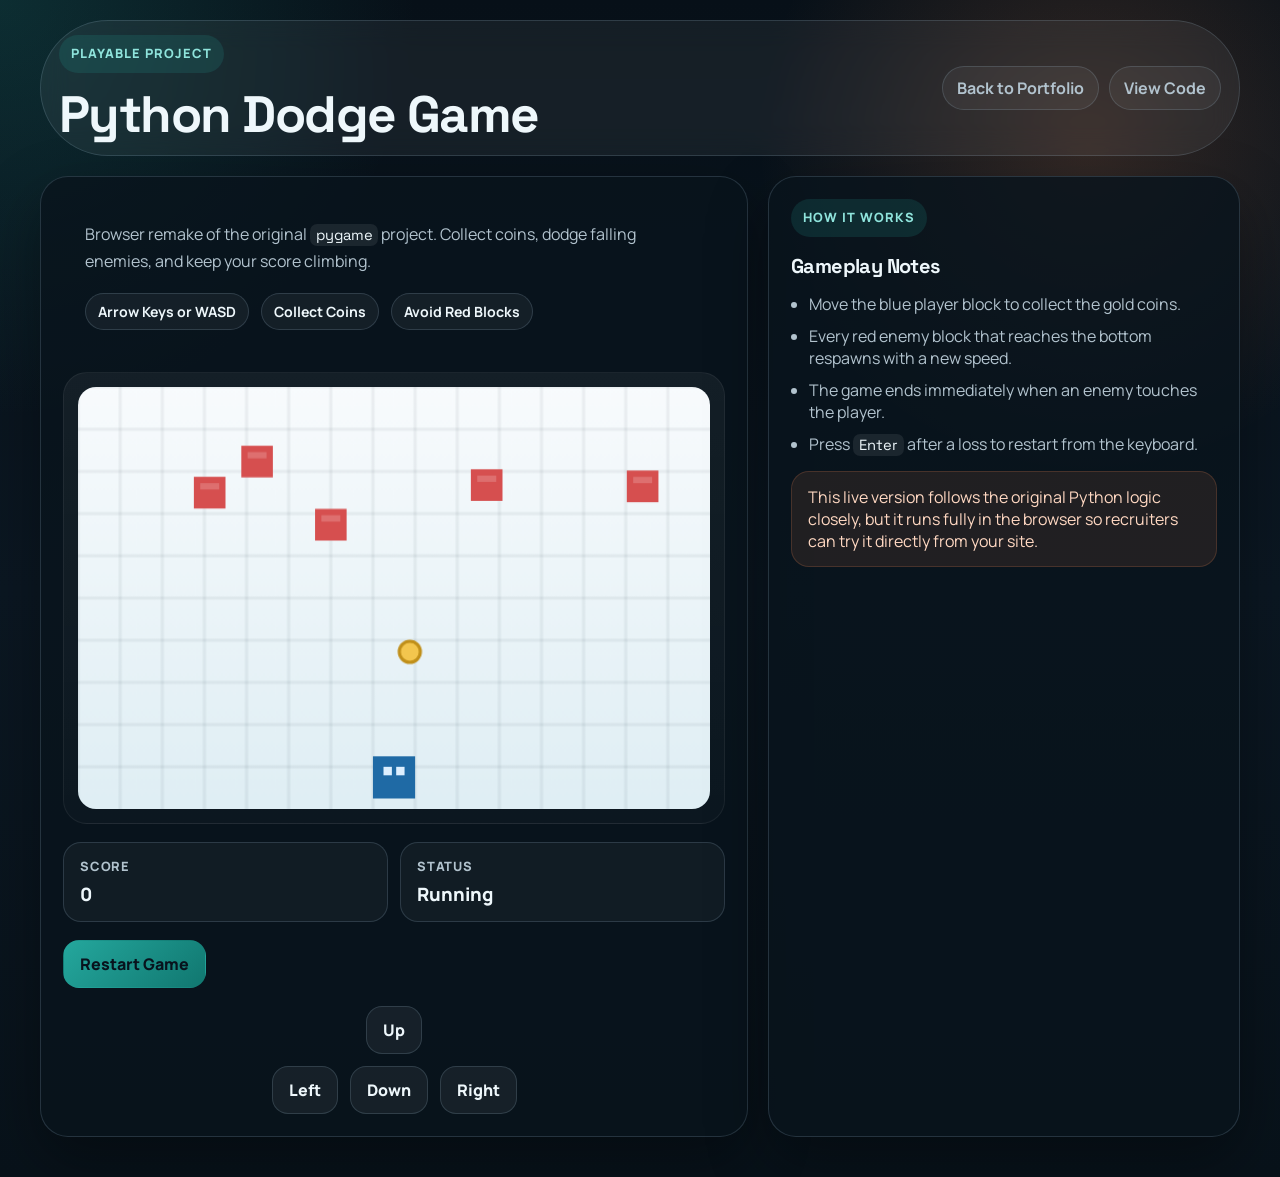
==== games/dodge/index.html @ 5375d2e3 "Add-playable-browser-games" ====
<!DOCTYPE html>
<html lang="en">

<head>
  <meta charset="utf-8" />
  <meta name="viewport" content="width=device-width, initial-scale=1" />
  <meta name="description" content="Play Labib Hasan's browser version of the Python Dodge Game." />
  <title>Python Dodge Game | Labib Hasan</title>
  <link rel="preconnect" href="https://fonts.googleapis.com">
  <link rel="preconnect" href="https://fonts.gstatic.com" crossorigin>
  <link
    href="https://fonts.googleapis.com/css2?family=Manrope:wght@400;500;600;700;800&family=Space+Grotesk:wght@500;700&display=swap"
    rel="stylesheet">
  <link rel="stylesheet" href="../style.css">
</head>

<body>
  <main class="game-page">
    <header class="game-topbar">
      <div>
        <p class="eyebrow">Playable Project</p>
        <h1>Python Dodge Game</h1>
      </div>
      <div class="topbar-links">
        <a class="topbar-link" href="/">Back to Portfolio</a>
        <a class="topbar-link" href="https://github.com/Hasanlm23123/PythonDodgeGame" target="_blank"
          rel="noreferrer">View Code</a>
      </div>
    </header>

    <section class="game-layout">
      <div class="game-panel game-stage">
        <div class="game-stage-header">
          <p>
            Browser remake of the original <code>pygame</code> project. Collect coins, dodge falling enemies, and keep your score
            climbing.
          </p>
          <div class="stage-meta">
            <span class="meta-pill">Arrow Keys or WASD</span>
            <span class="meta-pill">Collect Coins</span>
            <span class="meta-pill">Avoid Red Blocks</span>
          </div>
        </div>

        <div class="canvas-shell">
          <canvas id="gameCanvas" width="600" height="400" aria-label="Playable Dodge Game"></canvas>
        </div>

        <div class="hud">
          <article class="hud-card">
            <span class="hud-label">Score</span>
            <strong class="hud-value" id="scoreValue">0</strong>
          </article>
          <article class="hud-card">
            <span class="hud-label">Status</span>
            <strong class="hud-value" id="statusValue">Running</strong>
          </article>
        </div>

        <div class="action-row">
          <button class="game-button primary" id="restartButton" type="button">Restart Game</button>
        </div>

        <div class="control-grid" aria-label="Touch controls">
          <div class="control-row center">
            <button class="control-btn" data-action="up" type="button">Up</button>
          </div>
          <div class="control-row center">
            <button class="control-btn" data-action="left" type="button">Left</button>
            <button class="control-btn" data-action="down" type="button">Down</button>
            <button class="control-btn" data-action="right" type="button">Right</button>
          </div>
        </div>
      </div>

      <aside class="game-panel game-info">
        <p class="eyebrow">How It Works</p>
        <h2>Gameplay Notes</h2>
        <ul class="bullet-list">
          <li>Move the blue player block to collect the gold coins.</li>
          <li>Every red enemy block that reaches the bottom respawns with a new speed.</li>
          <li>The game ends immediately when an enemy touches the player.</li>
          <li>Press <code>Enter</code> after a loss to restart from the keyboard.</li>
        </ul>
        <div class="game-note">
          This live version follows the original Python logic closely, but it runs fully in the browser so recruiters
          can try it directly from your site.
        </div>
      </aside>
    </section>
  </main>

  <script src="./game.js"></script>
</body>

</html>
---- games/style.css ----
:root {
    --bg: #09141d;
    --bg-soft: #102636;
    --surface: rgba(9, 20, 29, 0.82);
    --surface-strong: rgba(16, 38, 54, 0.92);
    --line: rgba(168, 201, 218, 0.18);
    --text: #eef7fb;
    --muted: #b2c3ce;
    --accent: #26b4a8;
    --accent-strong: #f68d52;
    --shadow: 0 24px 60px rgba(0, 0, 0, 0.35);
}

*,
*:before,
*:after {
    box-sizing: border-box;
}

html,
body {
    margin: 0;
    min-height: 100%;
}

body {
    font-family: "Manrope", sans-serif;
    color: var(--text);
    background:
        radial-gradient(circle at top left, rgba(38, 180, 168, 0.18), transparent 24%),
        radial-gradient(circle at 85% 12%, rgba(246, 141, 82, 0.18), transparent 22%),
        linear-gradient(180deg, #071018 0%, #0b1722 50%, #08121a 100%);
}

a {
    color: inherit;
    text-decoration: none;
}

.game-page {
    width: min(1200px, calc(100% - 24px));
    margin: 0 auto;
    padding: 20px 0 40px;
}

.game-topbar {
    display: flex;
    justify-content: space-between;
    align-items: center;
    gap: 12px;
    margin-bottom: 20px;
    padding: 14px 18px;
    border: 1px solid var(--line);
    border-radius: 999px;
    background: rgba(255, 255, 255, 0.06);
    backdrop-filter: blur(14px);
}

.topbar-links {
    display: flex;
    flex-wrap: wrap;
    gap: 10px;
}

.topbar-link {
    display: inline-flex;
    align-items: center;
    justify-content: center;
    padding: 10px 14px;
    border-radius: 999px;
    border: 1px solid var(--line);
    background: rgba(255, 255, 255, 0.05);
    color: var(--muted);
    font-weight: 700;
    transition: transform 0.2s ease, background-color 0.2s ease, color 0.2s ease;
}

.topbar-link:hover,
.topbar-link:focus-visible {
    transform: translateY(-1px);
    background: rgba(38, 180, 168, 0.14);
    color: var(--text);
}

.game-layout {
    display: grid;
    grid-template-columns: minmax(0, 1.2fr) minmax(320px, 0.8fr);
    gap: 20px;
}

.game-panel {
    border: 1px solid var(--line);
    border-radius: 28px;
    background: var(--surface);
    box-shadow: var(--shadow);
}

.game-stage {
    padding: 22px;
}

.game-stage-header,
.game-info {
    padding: 22px;
}

.eyebrow {
    display: inline-flex;
    align-items: center;
    gap: 8px;
    padding: 8px 12px;
    margin: 0 0 16px;
    border-radius: 999px;
    background: rgba(38, 180, 168, 0.14);
    color: #8fe4dc;
    font-size: 0.8rem;
    font-weight: 800;
    letter-spacing: 0.08em;
    text-transform: uppercase;
}

h1,
h2 {
    margin: 0;
    font-family: "Space Grotesk", sans-serif;
    letter-spacing: -0.03em;
}

h1 {
    font-size: clamp(2rem, 4vw, 3.4rem);
    line-height: 1.02;
}

h2 {
    font-size: 1.25rem;
    margin-bottom: 10px;
}

p {
    margin: 0;
    color: var(--muted);
    line-height: 1.7;
}

code {
    padding: 0.12rem 0.35rem;
    border-radius: 0.45rem;
    background: rgba(255, 255, 255, 0.08);
    color: var(--text);
    font-family: "Space Grotesk", sans-serif;
    font-size: 0.92em;
}

.stage-meta {
    display: flex;
    flex-wrap: wrap;
    gap: 12px;
    margin-top: 18px;
}

.meta-pill {
    padding: 8px 12px;
    border-radius: 999px;
    border: 1px solid var(--line);
    background: rgba(255, 255, 255, 0.05);
    color: var(--text);
    font-size: 0.88rem;
    font-weight: 700;
}

.canvas-shell {
    margin-top: 20px;
    padding: 14px;
    border-radius: 24px;
    background: linear-gradient(180deg, rgba(255, 255, 255, 0.05), rgba(255, 255, 255, 0.02));
    border: 1px solid rgba(255, 255, 255, 0.06);
}

canvas {
    display: block;
    width: 100%;
    height: auto;
    border-radius: 18px;
    background: #081722;
}

.hud {
    display: grid;
    grid-template-columns: repeat(2, minmax(0, 1fr));
    gap: 12px;
    margin-top: 18px;
}

.hud-card {
    padding: 14px 16px;
    border-radius: 18px;
    border: 1px solid var(--line);
    background: rgba(255, 255, 255, 0.04);
}

.hud-label {
    display: block;
    margin-bottom: 6px;
    color: var(--muted);
    font-size: 0.8rem;
    font-weight: 800;
    letter-spacing: 0.06em;
    text-transform: uppercase;
}

.hud-value {
    font-size: 1.15rem;
    font-weight: 800;
}

.action-row,
.control-grid,
.control-row {
    display: flex;
    flex-wrap: wrap;
    gap: 12px;
}

.action-row {
    margin-top: 18px;
}

.control-grid {
    flex-direction: column;
    margin-top: 18px;
}

.control-row.center {
    justify-content: center;
}

.game-button,
.control-btn {
    display: inline-flex;
    align-items: center;
    justify-content: center;
    padding: 12px 16px;
    border: 1px solid var(--line);
    border-radius: 16px;
    background: rgba(255, 255, 255, 0.06);
    color: var(--text);
    font: inherit;
    font-weight: 800;
    cursor: pointer;
    transition: transform 0.2s ease, background-color 0.2s ease, border-color 0.2s ease;
    user-select: none;
    touch-action: manipulation;
}

.game-button:hover,
.game-button:focus-visible,
.control-btn:hover,
.control-btn:focus-visible,
.control-btn.active {
    transform: translateY(-1px);
    background: rgba(38, 180, 168, 0.18);
    border-color: rgba(38, 180, 168, 0.42);
}

.game-button.primary {
    background: linear-gradient(135deg, rgba(38, 180, 168, 0.92), rgba(17, 128, 119, 0.92));
    border-color: transparent;
    color: #08131d;
}

.bullet-list {
    display: grid;
    gap: 10px;
    margin: 14px 0 0;
    padding-left: 1.15rem;
    color: var(--muted);
}

.game-note {
    margin-top: 16px;
    padding: 14px 16px;
    border-radius: 18px;
    background: rgba(246, 141, 82, 0.1);
    border: 1px solid rgba(246, 141, 82, 0.18);
    color: #ffd8c2;
}

@media (max-width: 920px) {
    .game-layout {
        grid-template-columns: 1fr;
    }
}

@media (max-width: 620px) {
    .game-page {
        width: min(100%, calc(100% - 16px));
    }

    .game-topbar {
        border-radius: 24px;
        align-items: flex-start;
        flex-direction: column;
    }

    .game-stage,
    .game-stage-header,
    .game-info {
        padding: 18px;
    }

    .hud {
        grid-template-columns: 1fr;
    }

    .action-row {
        flex-direction: column;
    }

    .game-button {
        width: 100%;
    }
}
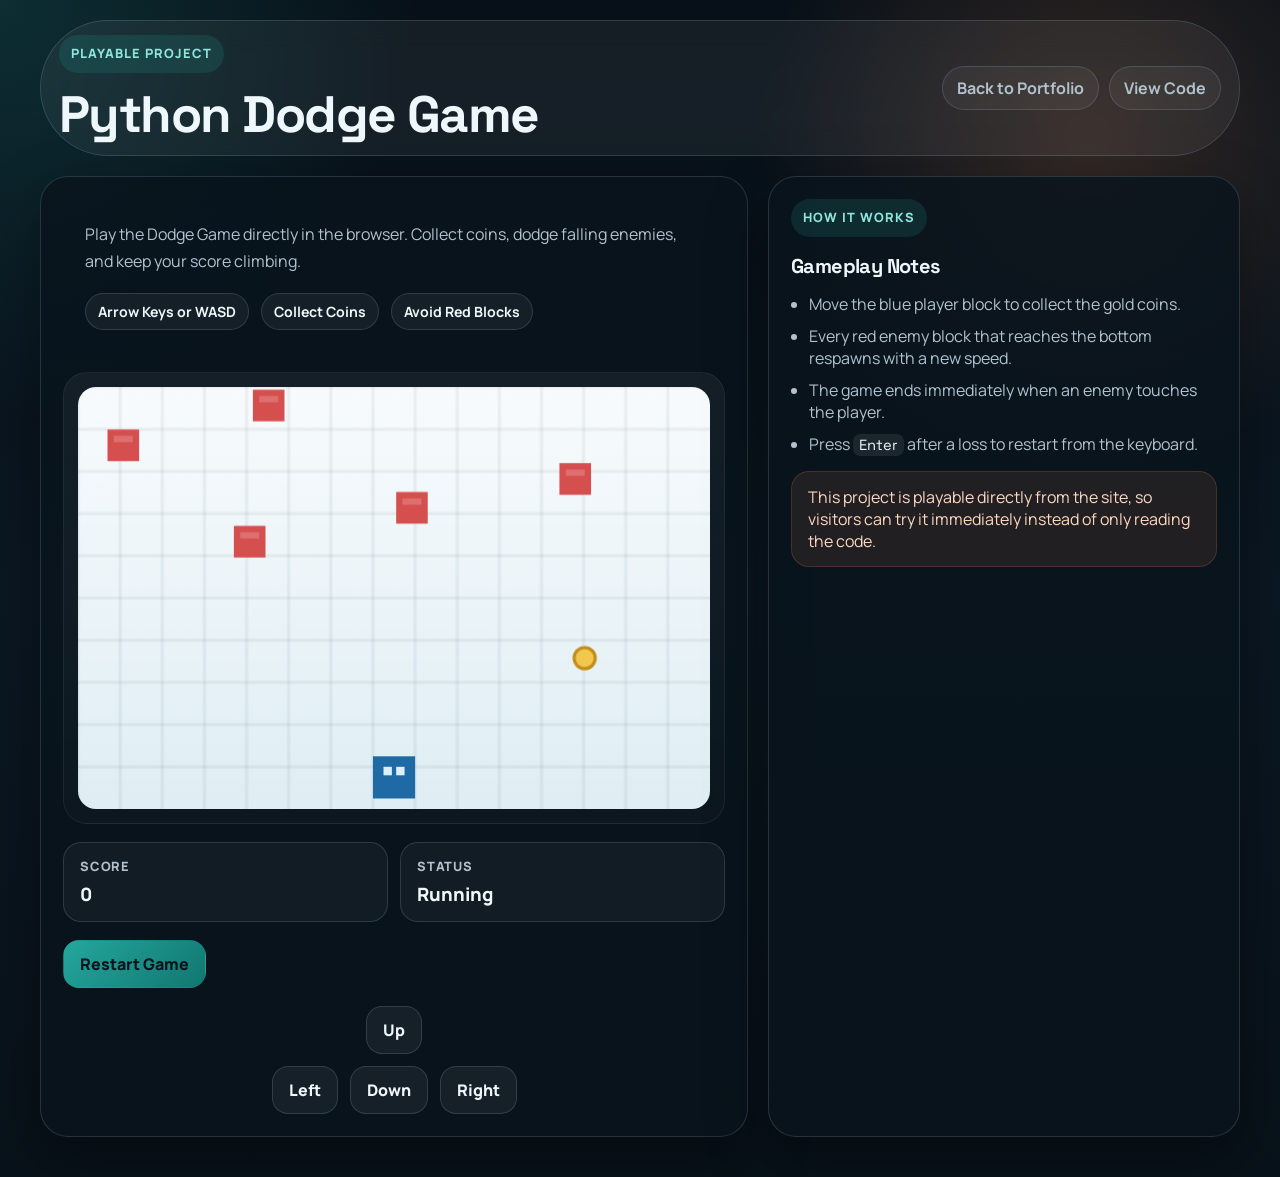
==== commit b12de0bf: "Remove-browser-remake-wording" ====
--- a/games/dodge/index.html
+++ b/games/dodge/index.html
@@ -32,7 +32,7 @@
       <div class="game-panel game-stage">
         <div class="game-stage-header">
           <p>
-            Browser remake of the original <code>pygame</code> project. Collect coins, dodge falling enemies, and keep your score
+            Play the Dodge Game directly in the browser. Collect coins, dodge falling enemies, and keep your score
             climbing.
           </p>
           <div class="stage-meta">
@@ -83,8 +83,8 @@
           <li>Press <code>Enter</code> after a loss to restart from the keyboard.</li>
         </ul>
         <div class="game-note">
-          This live version follows the original Python logic closely, but it runs fully in the browser so recruiters
-          can try it directly from your site.
+          This project is playable directly from the site, so visitors can try it immediately instead of only reading
+          the code.
         </div>
       </aside>
     </section>
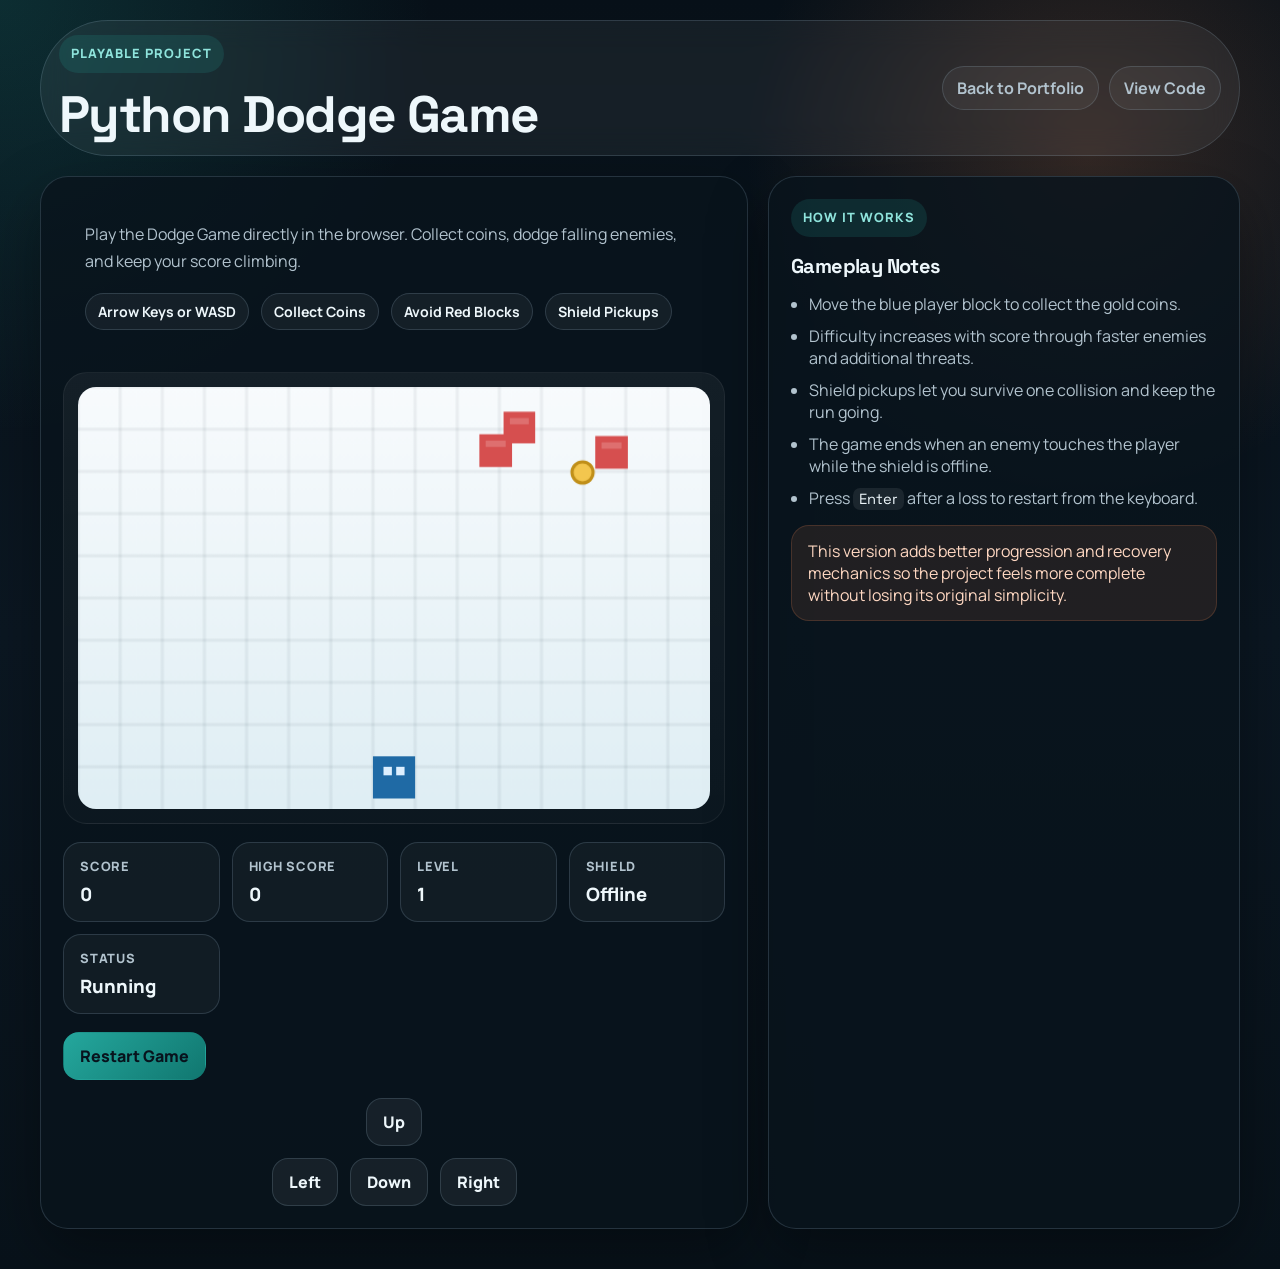
==== commit b2caa684: "enhance-playable-game-demos" ====
--- a/games/dodge/index.html
+++ b/games/dodge/index.html
@@ -4,14 +4,14 @@
 <head>
   <meta charset="utf-8" />
   <meta name="viewport" content="width=device-width, initial-scale=1" />
-  <meta name="description" content="Play Labib Hasan's browser version of the Python Dodge Game." />
+  <meta name="description" content="Play Labib Hasan's browser-playable Python Dodge Game with scaling difficulty and shield pickups." />
   <title>Python Dodge Game | Labib Hasan</title>
   <link rel="preconnect" href="https://fonts.googleapis.com">
   <link rel="preconnect" href="https://fonts.gstatic.com" crossorigin>
   <link
     href="https://fonts.googleapis.com/css2?family=Manrope:wght@400;500;600;700;800&family=Space+Grotesk:wght@500;700&display=swap"
     rel="stylesheet">
-  <link rel="stylesheet" href="../style.css">
+  <link rel="stylesheet" href="../style.css?v=20260318d">
 </head>
 
 <body>
@@ -39,6 +39,7 @@
             <span class="meta-pill">Arrow Keys or WASD</span>
             <span class="meta-pill">Collect Coins</span>
             <span class="meta-pill">Avoid Red Blocks</span>
+            <span class="meta-pill">Shield Pickups</span>
           </div>
         </div>
 
@@ -50,6 +51,18 @@
           <article class="hud-card">
             <span class="hud-label">Score</span>
             <strong class="hud-value" id="scoreValue">0</strong>
+          </article>
+          <article class="hud-card">
+            <span class="hud-label">High Score</span>
+            <strong class="hud-value" id="highScoreValue">0</strong>
+          </article>
+          <article class="hud-card">
+            <span class="hud-label">Level</span>
+            <strong class="hud-value" id="levelValue">1</strong>
+          </article>
+          <article class="hud-card">
+            <span class="hud-label">Shield</span>
+            <strong class="hud-value" id="shieldValue">Offline</strong>
           </article>
           <article class="hud-card">
             <span class="hud-label">Status</span>
@@ -78,19 +91,20 @@
         <h2>Gameplay Notes</h2>
         <ul class="bullet-list">
           <li>Move the blue player block to collect the gold coins.</li>
-          <li>Every red enemy block that reaches the bottom respawns with a new speed.</li>
-          <li>The game ends immediately when an enemy touches the player.</li>
+          <li>Difficulty increases with score through faster enemies and additional threats.</li>
+          <li>Shield pickups let you survive one collision and keep the run going.</li>
+          <li>The game ends when an enemy touches the player while the shield is offline.</li>
           <li>Press <code>Enter</code> after a loss to restart from the keyboard.</li>
         </ul>
         <div class="game-note">
-          This project is playable directly from the site, so visitors can try it immediately instead of only reading
-          the code.
+          This version adds better progression and recovery mechanics so the project feels more complete without losing
+          its original simplicity.
         </div>
       </aside>
     </section>
   </main>
 
-  <script src="./game.js"></script>
+  <script src="./game.js?v=20260318d"></script>
 </body>
 
 </html>
--- a/games/style.css
+++ b/games/style.css
@@ -186,7 +186,7 @@
 
 .hud {
     display: grid;
-    grid-template-columns: repeat(2, minmax(0, 1fr));
+    grid-template-columns: repeat(auto-fit, minmax(140px, 1fr));
     gap: 12px;
     margin-top: 18px;
 }
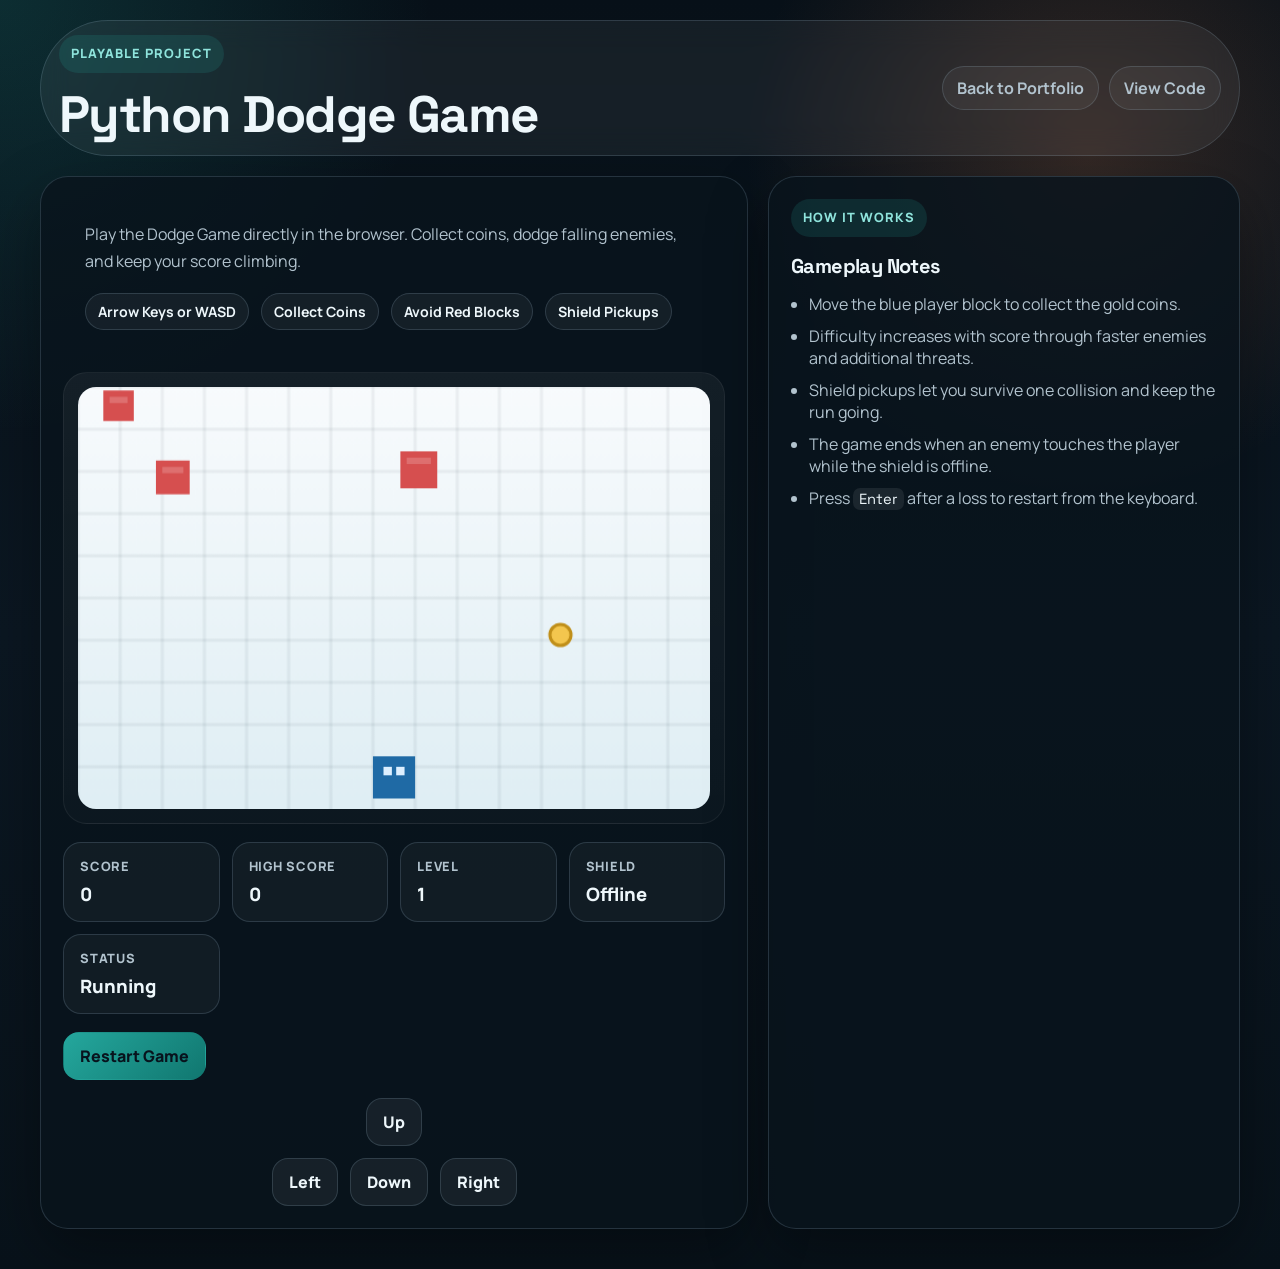
==== commit d24519f3: "remove-game-notes" ====
--- a/games/dodge/index.html
+++ b/games/dodge/index.html
@@ -96,10 +96,6 @@
           <li>The game ends when an enemy touches the player while the shield is offline.</li>
           <li>Press <code>Enter</code> after a loss to restart from the keyboard.</li>
         </ul>
-        <div class="game-note">
-          This version adds better progression and recovery mechanics so the project feels more complete without losing
-          its original simplicity.
-        </div>
       </aside>
     </section>
   </main>
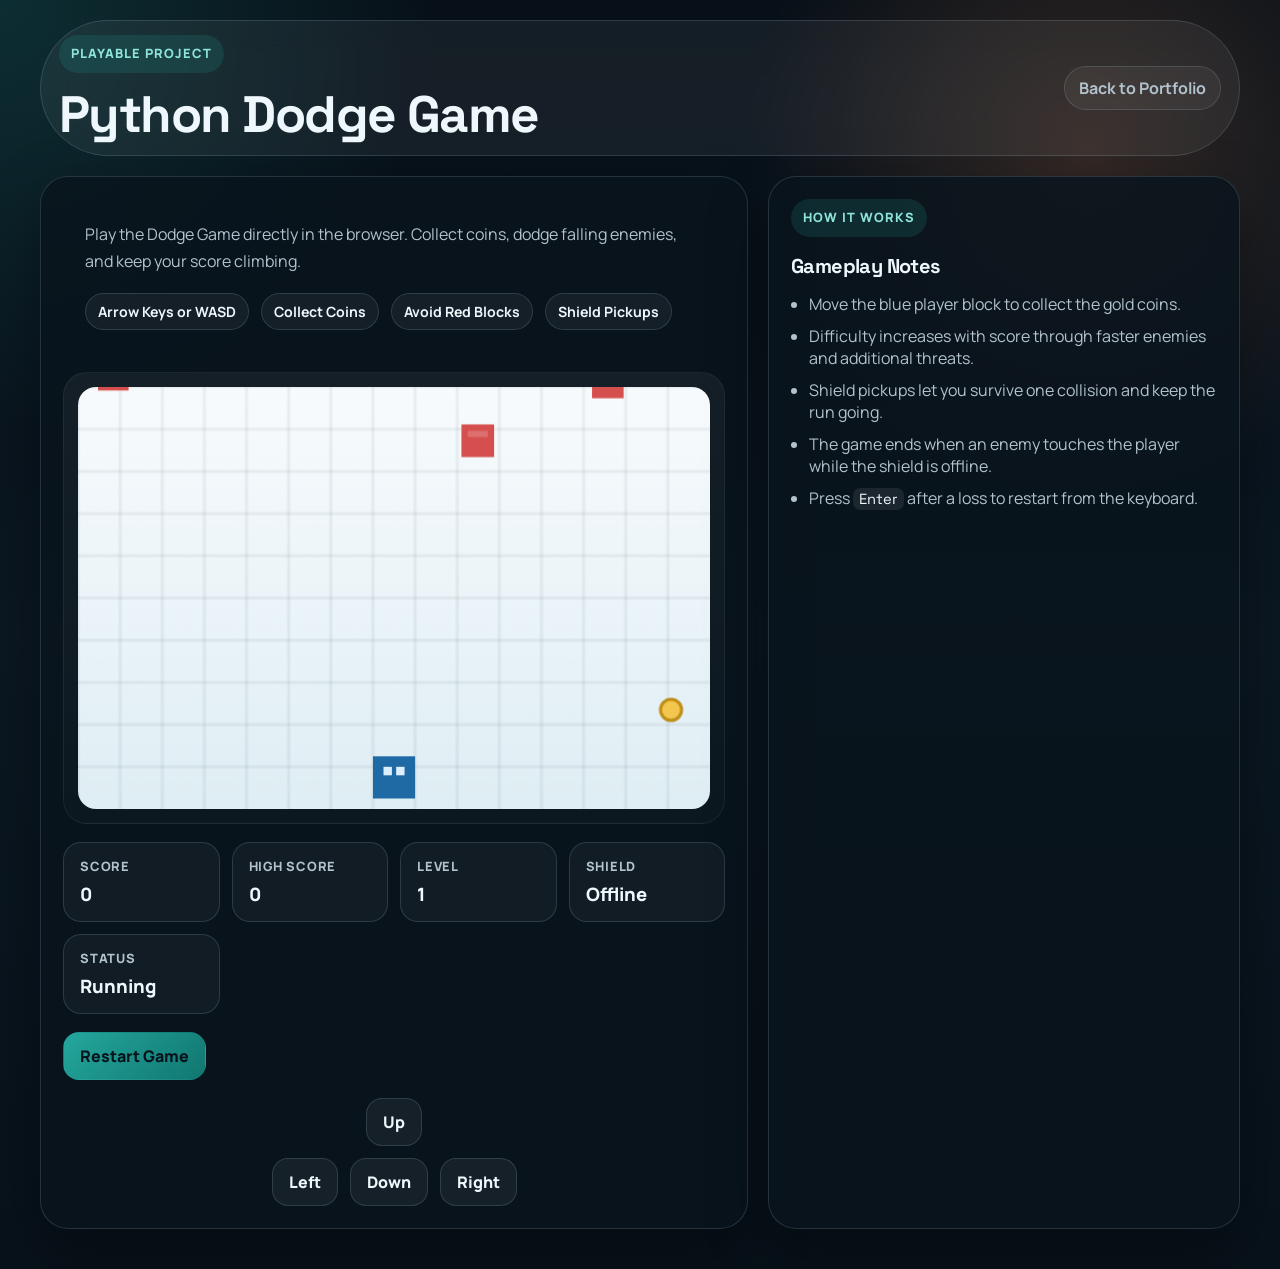
==== commit b72ed75c: "remove-view-code-links" ====
--- a/games/dodge/index.html
+++ b/games/dodge/index.html
@@ -23,8 +23,6 @@
       </div>
       <div class="topbar-links">
         <a class="topbar-link" href="/">Back to Portfolio</a>
-        <a class="topbar-link" href="https://github.com/Hasanlm23123/PythonDodgeGame" target="_blank"
-          rel="noreferrer">View Code</a>
       </div>
     </header>
 
